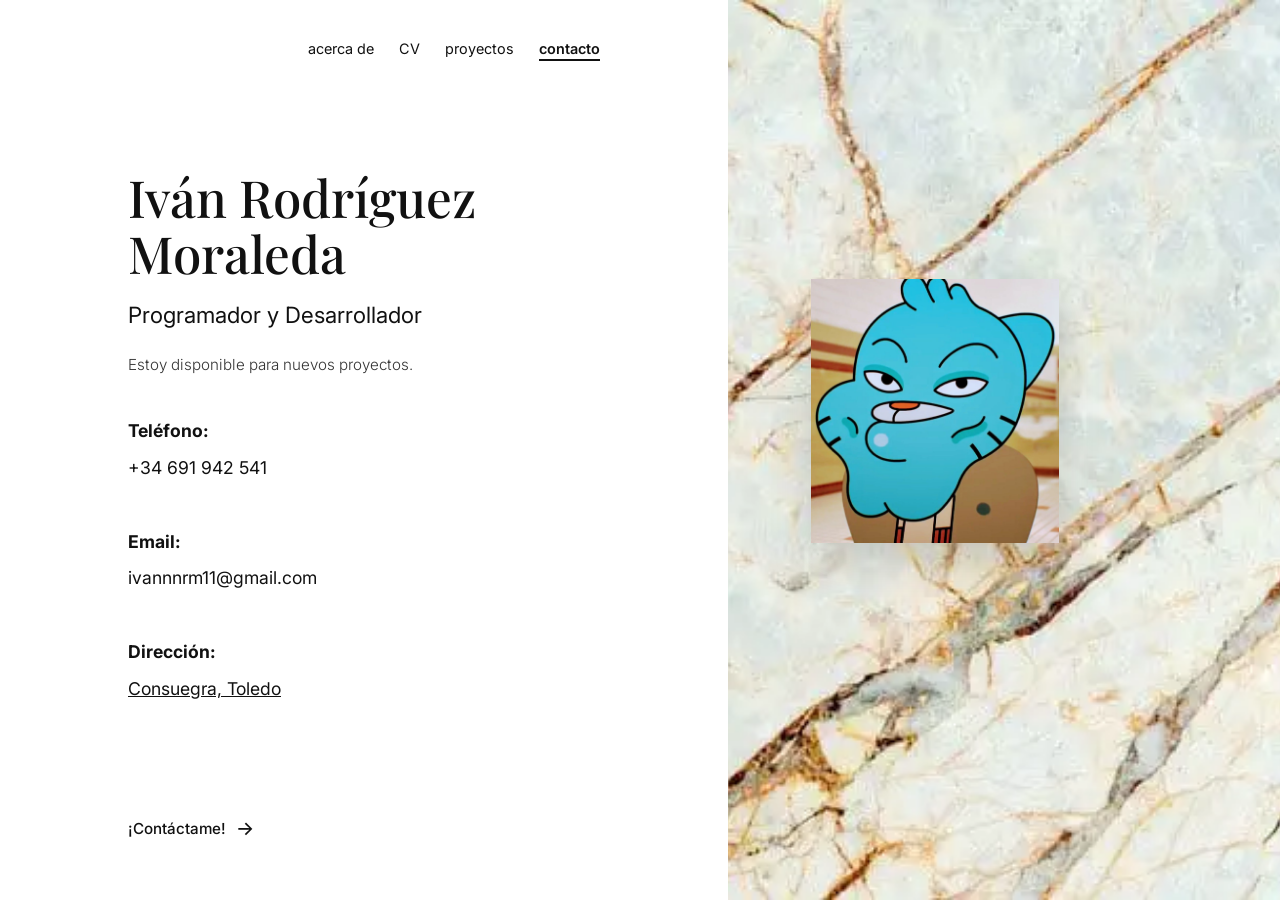
==== contacto.html @ 27fb27ee "Add files via upload" ====
<!DOCTYPE html>
<html lang="es">
<head>
    <meta charset="UTF-8">
    <meta name="viewport" content="width=device-width, initial-scale=1.0">
    <title>Iván Rodríguez Moraleda - Contacto</title>
    <link rel="preconnect" href="https://fonts.googleapis.com">
    <link rel="preconnect" href="https://fonts.gstatic.com" crossorigin>
    <link href="https://fonts.googleapis.com/css2?family=Playfair+Display:wght@500;700&family=Inter:wght@300;400;600&display=swap" rel="stylesheet">
    <link rel="stylesheet" href="style.css">
</head>
<body>
    <main class="container">
        <!-- SECCIÓN IZQUIERDA -->
        <section class="left-section">
            <nav class="nav-menu">
                <a href="index.html">acerca de</a>
                <a href="cv.html">CV</a>
                <a href="proyectos.html">proyectos</a>
                <a href="contacto.html" class="active">contacto</a>
            </nav>
            
            <div class="hero-content">
                <h1>Iván Rodríguez <br>Moraleda</h1>
                <h2>Programador y Desarrollador</h2>
                
                <p style="margin-bottom: 35px;">
                    Estoy disponible para nuevos proyectos.
                </p>

                <div style="font-size: 1.1rem; line-height: 2.1;">
                    <strong>Teléfono:</strong><br>
                    <a href="tel:+34691942541" style="color: #111;">+34 691 942 541</a><br><br>
                    
                    <strong>Email:</strong><br>
                    <a href="mailto:ivannnrm11@gmail.com" style="color: #111;">ivannnrm11@gmail.com</a><br><br>
                    
                    <strong>Dirección:</strong><br>
                    <a href="https://www.google.com/maps/search/?api=1&query=Consuegra%2C+Toledo" 
                       target="_blank" 
                       style="color: #111; text-decoration: underline;">
                        Consuegra, Toledo
                    </a>
                </div>
            </div>

            <div class="footer-link">
                <a href="#" onclick="enviarMensaje()" class="btn-ver-cv" style="font-weight: 500;">
                    ¡Contáctame! <span class="arrow">→</span>
                </a>
            </div>
        </section>

        <!-- SECCIÓN DERECHA -->
        <section class="right-section">          
            <div class="profile-image-container">
                <img src="gumball.jpg" alt="Iván Rodríguez Moraleda" class="profile-img">
            </div>
        </section>
    </main>

    <script>
        function enviarMensaje() {
            const email = "ivannnrm11@gmail.com"; 
            window.location.href = `mailto:${email}?subject=Contacto%20desde%20portafolio&body=Hola%20Iván,%20me%20gustaría...`;
        }
    </script>
</body>
</html>
---- style.css ----
/* --- RESETS Y CONFIGURACIÓN GENERAL --- */
* {
    margin: 0;
    padding: 0;
    box-sizing: border-box;
}

body {
    font-family: 'Inter', sans-serif;
    color: #111;
    background-color: #fff;
    overflow-x: hidden;
}

a {
    text-decoration: none;
    color: inherit;
    transition: opacity 0.2s;
}

a:hover {
    opacity: 0.7;
}

/* --- CONTENEDOR PRINCIPAL (Split Screen) --- */
.container {
    display: flex;
    width: 100%;
    min-height: 100vh;
}

/* --- SECCIÓN IZQUIERDA --- */
.left-section {
    flex: 1;
    display: flex;
    flex-direction: column;
    justify-content: space-between;
    padding: 40px 10% 60px 10%;
    background-color: #ffffff;
}

/* Menú de navegación */
.nav-menu {
    display: flex;
    gap: 25px;
    justify-content: flex-end;
    font-size: 0.9rem;
}

.nav-menu a.active {
    font-weight: 600;
    border-bottom: 2px solid #111;
    padding-bottom: 2px;
}

/* Bloque de texto central */
.hero-content {
    margin: auto 0;
    max-width: 500px;
}

.hero-content h1 {
    font-family: 'Playfair Display', serif;
    font-size: 3.2rem;
    line-height: 1.1;
    font-weight: 500;
    margin-bottom: 20px;
}

.hero-content h2 {
    font-size: 1.4rem;
    font-weight: 400;
    margin-bottom: 25px;
}

.hero-content p {
    font-size: 0.95rem;
    line-height: 1.6;
    color: #333;
    font-weight: 300;
}

/* Enlace inferior 'Ver CV' */
.footer-link {
    font-size: 0.95rem;
}

.btn-ver-cv {
    display: inline-flex;
    align-items: center;
    gap: 10px;
}

.btn-ver-cv .arrow {
    font-size: 1.2rem;
}


/* --- SECCIÓN DERECHA --- */
.right-section {
    flex: 1;
    position: relative;
    display: flex;
    flex-direction: column;
    justify-content: space-between;
    padding: 40px;
    background-image: url('marmol.png');
    background-size: cover;
    background-position: center;
}

/* Contenedor de la Foto de Perfil - FIJADO EN EL MÁRMOL Y ALINEADO CON NOMBRE */
.profile-image-container {
    position: absolute;
    top: 31%;                 
    left: 15%;                   
    width: 45%;               
    max-width: 320px;
    box-shadow: 0 20px 40px rgba(0,0,0,0.15);
}

.profile-img {
    width: 100%;
    height: auto;
    display: block;
    object-fit: cover;
}


/* --- ADAPTACIÓN PARA MÓVILES (Responsive) --- */
@media (max-width: 900px) {
    .container {
        flex-direction: column;
    }

    .left-section {
        padding: 40px 20px;
    }

    .nav-menu {
        justify-content: center;
        margin-bottom: 40px;
    }

    .hero-content {
        margin: 40px 0;
    }

    .right-section {
        min-height: 500px;
        padding: 20px;
    }

    .profile-image-container {
        position: relative;
        top: 0;
        left: 0;
        width: 70%;
        margin: 40px auto 20px auto;
    }
}
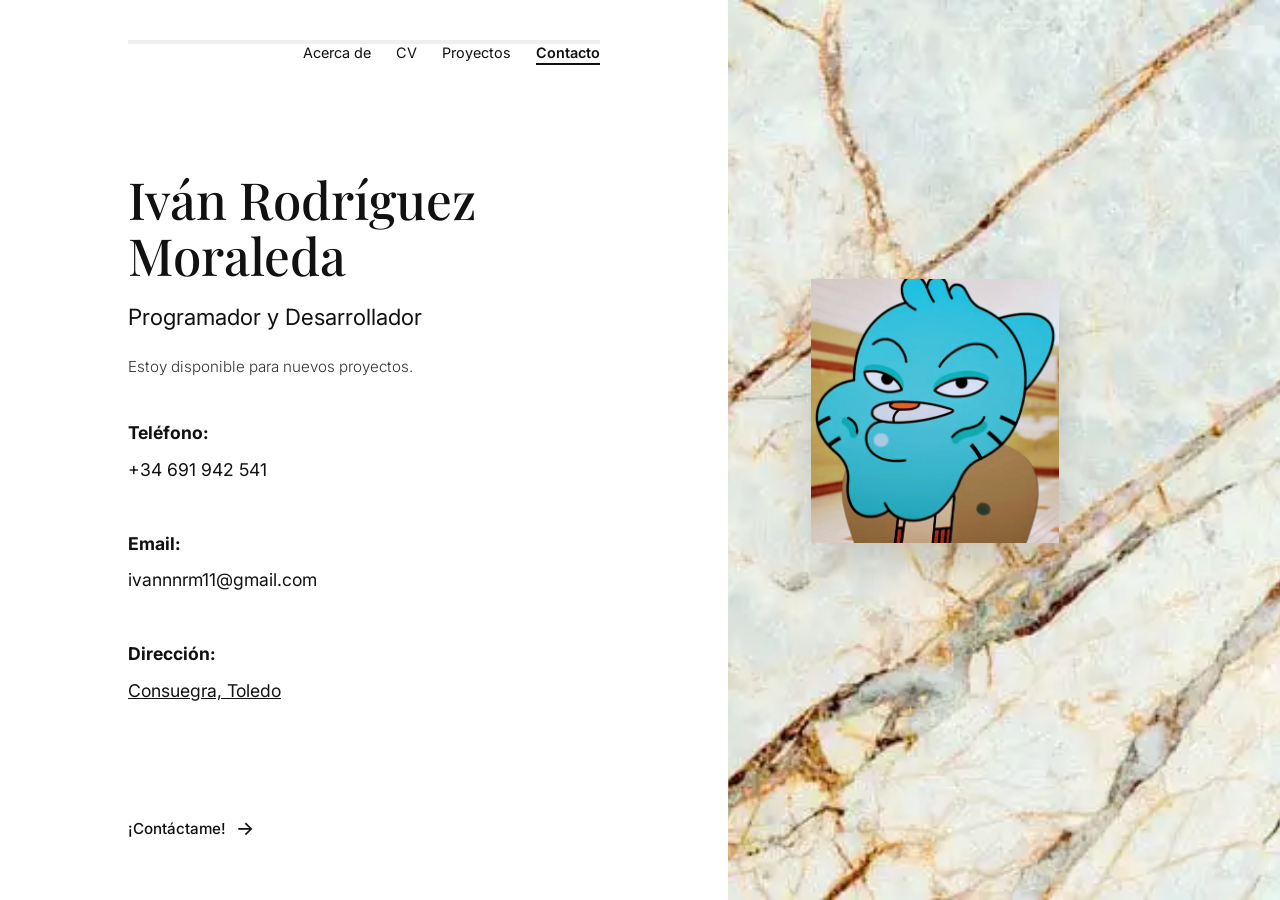
==== commit 22d921e2: "Update contacto.html" ====
--- a/contacto.html
+++ b/contacto.html
@@ -11,13 +11,19 @@
 </head>
 <body>
     <main class="container">
-        <!-- SECCIÓN IZQUIERDA -->
         <section class="left-section">
+            
+            <button class="menu-toggle" aria-label="Abrir menú">
+                <span></span>
+                <span></span>
+                <span></span>
+            </button>
+
             <nav class="nav-menu">
-                <a href="index.html">acerca de</a>
+                <a href="index.html">Acerca de</a>
                 <a href="cv.html">CV</a>
-                <a href="proyectos.html">proyectos</a>
-                <a href="contacto.html" class="active">contacto</a>
+                <a href="proyectos.html">Proyectos</a>
+                <a href="contacto.html" class="active">Contacto</a>
             </nav>
             
             <div class="hero-content">
@@ -36,7 +42,7 @@
                     <a href="mailto:ivannnrm11@gmail.com" style="color: #111;">ivannnrm11@gmail.com</a><br><br>
                     
                     <strong>Dirección:</strong><br>
-                    <a href="https://www.google.com/maps/search/?api=1&query=Consuegra%2C+Toledo" 
+                    <a href="https://maps.google.com" 
                        target="_blank" 
                        style="color: #111; text-decoration: underline;">
                         Consuegra, Toledo
@@ -51,7 +57,6 @@
             </div>
         </section>
 
-        <!-- SECCIÓN DERECHA -->
         <section class="right-section">          
             <div class="profile-image-container">
                 <img src="gumball.jpg" alt="Iván Rodríguez Moraleda" class="profile-img">
@@ -59,11 +64,31 @@
         </section>
     </main>
 
-    <script>
-        function enviarMensaje() {
-            const email = "ivannnrm11@gmail.com"; 
-            window.location.href = `mailto:${email}?subject=Contacto%20desde%20portafolio&body=Hola%20Iván,%20me%20gustaría...`;
+<script>
+    function enviarMensaje() {
+        const email = "ivannnrm11@gmail.com"; 
+        window.location.href = `mailto:${email}?subject=Contacto%20desde%20portafolio&body=Hola%20Iván,%20me%20gustaría...`;
+    }
+
+    document.addEventListener('DOMContentLoaded', () => {
+        const menuToggle = document.querySelector('.menu-toggle');
+        const navMenu = document.querySelector('.nav-menu');
+
+        if (menuToggle && navMenu) {
+            menuToggle.addEventListener('click', () => {
+                menuToggle.classList.toggle('open');
+                navMenu.classList.toggle('open');
+            });
+
+            const menuLinks = navMenu.querySelectorAll('a');
+            menuLinks.forEach(link => {
+                link.addEventListener('click', () => {
+                    menuToggle.classList.remove('open');
+                    navMenu.classList.remove('open');
+                });
+            });
         }
-    </script>
+    });
+</script>
 </body>
-</html>+</html>
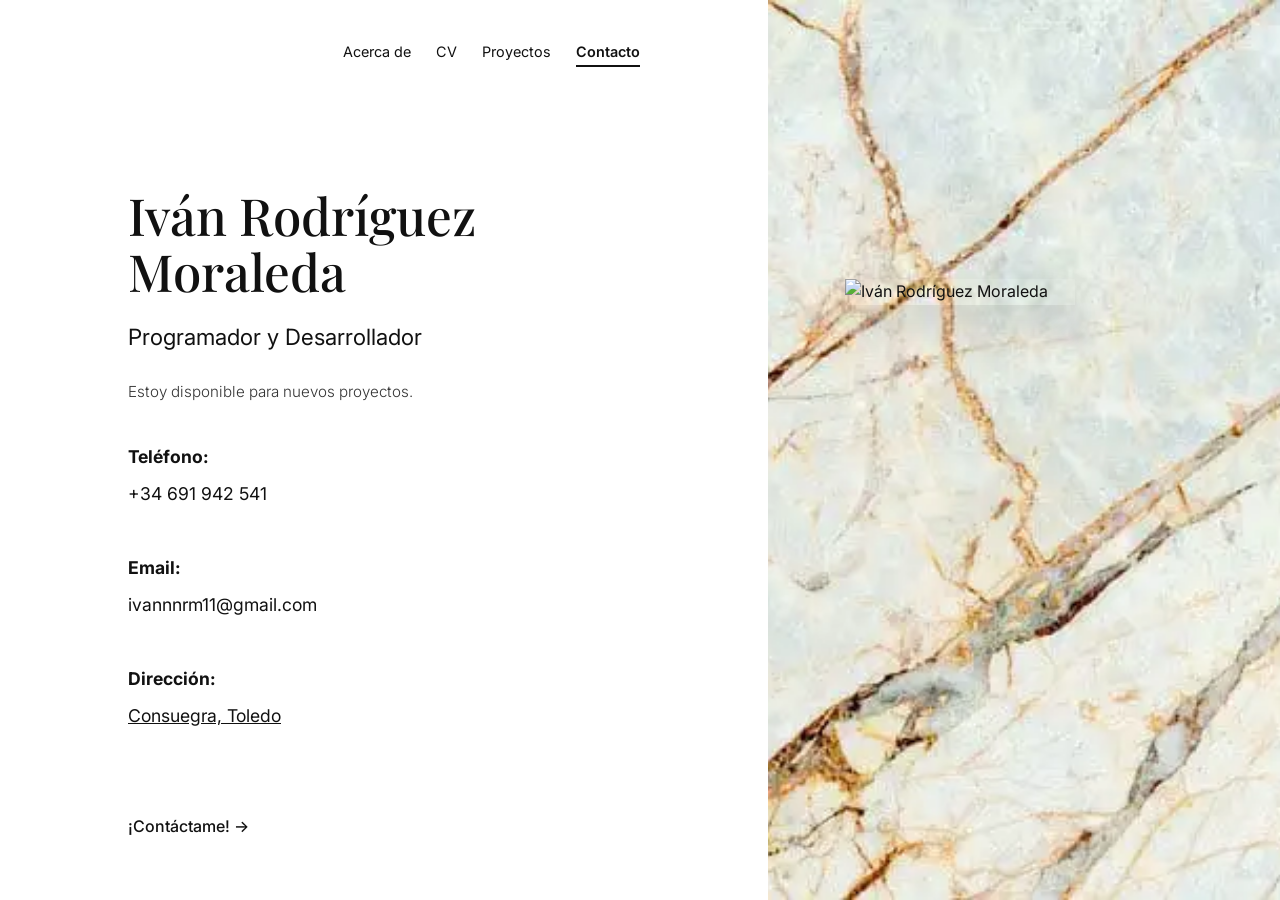
==== commit 500fca79: "Update contacto.html" ====
--- a/contacto.html
+++ b/contacto.html
@@ -59,7 +59,7 @@
 
         <section class="right-section">          
             <div class="profile-image-container">
-                <img src="gumball.jpg" alt="Iván Rodríguez Moraleda" class="profile-img">
+                <img src="perfil.png" alt="Iván Rodríguez Moraleda" class="profile-img">
             </div>
         </section>
     </main>
--- a/style.css
+++ b/style.css
@@ -1,4 +1,7 @@
-/* --- RESETS Y CONFIGURACIÓN GENERAL --- */
+/* ============================================= */
+/* ESTILOS GENERALES - Iván Rodríguez Moraleda */
+/* ============================================= */
+
 * {
     margin: 0;
     padding: 0;
@@ -10,6 +13,7 @@
     color: #111;
     background-color: #fff;
     overflow-x: hidden;
+    line-height: 1.6;
 }
 
 a {
@@ -22,29 +26,41 @@
     opacity: 0.7;
 }
 
-/* --- CONTENEDOR PRINCIPAL (Split Screen) --- */
+.menu-toggle {
+    display: none;
+}
+
+/* ============================================= */
+/* CONTENEDOR PRINCIPAL (Split Screen)         */
+/* ============================================= */
+
 .container {
     display: flex;
     width: 100%;
     min-height: 100vh;
 }
 
-/* --- SECCIÓN IZQUIERDA --- */
+/* ============================================= */
+/* SECCIÓN IZQUIERDA                           */
+/* ============================================= */
+
 .left-section {
     flex: 1;
     display: flex;
     flex-direction: column;
-    justify-content: space-between;
     padding: 40px 10% 60px 10%;
     background-color: #ffffff;
-}
-
-/* Menú de navegación */
+    overflow-y: auto;           
+    height: 100vh;              
+}
+
+
 .nav-menu {
     display: flex;
     gap: 25px;
     justify-content: flex-end;
     font-size: 0.9rem;
+    margin-bottom: 40px;
 }
 
 .nav-menu a.active {
@@ -53,7 +69,7 @@
     padding-bottom: 2px;
 }
 
-/* Bloque de texto central */
+
 .hero-content {
     margin: auto 0;
     max-width: 500px;
@@ -75,46 +91,28 @@
 
 .hero-content p {
     font-size: 0.95rem;
-    line-height: 1.6;
     color: #333;
     font-weight: 300;
 }
 
-/* Enlace inferior 'Ver CV' */
-.footer-link {
-    font-size: 0.95rem;
-}
-
-.btn-ver-cv {
-    display: inline-flex;
-    align-items: center;
-    gap: 10px;
-}
-
-.btn-ver-cv .arrow {
-    font-size: 1.2rem;
-}
-
-
-/* --- SECCIÓN DERECHA --- */
+/* ============================================= */
+/* SECCIÓN DERECHA (Mármol)                    */
+/* ============================================= */
+
 .right-section {
     flex: 1;
     position: relative;
-    display: flex;
-    flex-direction: column;
-    justify-content: space-between;
-    padding: 40px;
     background-image: url('marmol.png');
     background-size: cover;
     background-position: center;
-}
-
-/* Contenedor de la Foto de Perfil - FIJADO EN EL MÁRMOL Y ALINEADO CON NOMBRE */
+    flex-shrink: 0;             
+}
+
 .profile-image-container {
     position: absolute;
-    top: 31%;                 
-    left: 15%;                   
-    width: 45%;               
+    top: 31%;
+    left: 15%;
+    width: 45%;
     max-width: 320px;
     box-shadow: 0 20px 40px rgba(0,0,0,0.15);
 }
@@ -126,36 +124,314 @@
     object-fit: cover;
 }
 
-
-/* --- ADAPTACIÓN PARA MÓVILES (Responsive) --- */
-@media (max-width: 900px) {
+/* ============================================= */
+/* ESTILOS ESPECÍFICOS PARA PROYECTOS          */
+/* ============================================= */
+
+.projects-grid {
+    display: grid;
+    grid-template-columns: repeat(auto-fit, minmax(380px, 1fr));
+    gap: 30px;
+    padding-right: 20px;
+    padding-bottom: 40px;
+    margin-top: 20px;
+}
+
+.project-card {
+    background: #ffffff;
+    border: 1px solid #eee;
+    border-radius: 8px;
+    padding: 0;
+    transition: all 0.3s ease;
+    overflow: hidden;
+}
+
+.project-card:hover {
+    transform: translateY(-5px);
+    box-shadow: 0 15px 35px rgba(0,0,0,0.1);
+    border-color: #ddd;
+}
+
+.project-content {
+    display: flex;
+    align-items: center;
+    gap: 20px;
+    padding: 28px 24px;
+}
+
+.project-text {
+    flex: 1;
+}
+
+.project-image {
+    width: 150px;
+    height: auto;
+    flex-shrink: 0;
+    border-radius: 8px;
+    overflow: hidden;
+    box-shadow: 0 5px 15px rgba(0,0,0,0.1);
+}
+
+.project-image img {
+    width: 100%;
+    height: 100%;
+    object-fit: cover;
+}
+
+.project-card h3 {
+    font-family: 'Playfair Display', serif;
+    font-size: 1.5rem;
+    margin-bottom: 12px;
+}
+
+.project-card p {
+    color: #444;
+    margin-bottom: 20px;
+}
+
+.tech-tags {
+    margin-bottom: 20px;
+}
+
+.tech-tags span {
+    background: #f5f5f5;
+    color: #333;
+    padding: 5px 12px;
+    border-radius: 20px;
+    font-size: 0.85rem;
+    margin-right: 8px;
+    display: inline-block;
+    margin-bottom: 6px;
+}
+
+.project-buttons {
+    display: flex;
+    gap: 12px;
+}
+
+.btn-project {
+    flex: 1;
+    text-align: center;
+    padding: 10px 16px;
+    border: 1px solid #111;
+    color: #111;
+    border-radius: 4px;
+    font-size: 0.9rem;
+    transition: all 0.3s;
+}
+
+.btn-project:hover {
+    background: #111;
+    color: white;
+}
+
+/* ============================================= */
+/* RESPONSIVE - MÓVILES (Exacto como en la foto) */
+/* ============================================= */
+@media (max-width: 768px) {
     .container {
         flex-direction: column;
-    }
-
-    .left-section {
-        padding: 40px 20px;
-    }
-
+        min-height: 100vh;
+    }
+
+    /* ==================== SECCIÓN SUPERIOR (Mármol + Foto) ==================== */
+    .right-section {
+        order: -1; 
+        height: 180px; 
+        min-height: 180px;
+        background-image: url('marmol.png');
+        background-size: cover;
+        background-position: center;
+        position: relative;
+    }
+
+    
+    .profile-image-container {
+        position: absolute;
+        top: 60px; 
+        left: 50%;
+        transform: translateX(-50%);
+        width: 140px; 
+        height: 140px;
+        max-width: none;
+        box-shadow: 0 10px 25px rgba(0, 0, 0, 0.15);
+        border-radius: 4px; 
+        overflow: hidden;
+        z-index: 10;
+    }
+
+    .profile-img {
+        width: 100%;
+        height: 100%;
+        object-fit: cover;
+    }
+
+    /* ==================== BOTÓN HAMBURGUESA INTERACTIVO ==================== */
+    .menu-toggle {
+        display: flex;
+        flex-direction: column;
+        justify-content: space-between;
+        position: absolute;
+        top: 20px;
+        right: 20px;
+        width: 26px;
+        height: 18px;
+        background: transparent;
+        border: none;
+        cursor: pointer;
+        z-index: 100; 
+    }
+
+    
+    .menu-toggle span {
+        width: 100%;
+        height: 2px;
+        background-color: #111;
+        transition: transform 0.3s ease, opacity 0.3s ease;
+    }
+
+    
+    .menu-toggle.open span:nth-child(1) {
+        transform: translateY(8px) rotate(45deg);
+    }
+    .menu-toggle.open span:nth-child(2) {
+        opacity: 0;
+    }
+    .menu-toggle.open span:nth-child(3) {
+        transform: translateY(-8px) rotate(-45deg);
+    }
+
+    /* ==================== MENÚ DESPLEGABLE MÓVIL ==================== */
     .nav-menu {
+        display: flex !important; 
+        flex-direction: column;
+        align-items: center;
         justify-content: center;
-        margin-bottom: 40px;
-    }
-
-    .hero-content {
-        margin: 40px 0;
-    }
-
-    .right-section {
-        min-height: 500px;
-        padding: 20px;
-    }
-
-    .profile-image-container {
-        position: relative;
+        gap: 30px;
+        position: fixed;
         top: 0;
         left: 0;
-        width: 70%;
-        margin: 40px auto 20px auto;
-    }
-}+        width: 100%;
+        height: 100vh;
+        z-index: 90;
+        margin-bottom: 0;
+
+        
+        background: linear-gradient(rgba(255, 255, 255, 0.50), rgba(255, 255, 255, 0.88)), url('marmol.png');
+        background-size: cover;
+        background-position: center;
+
+        
+        opacity: 0;
+        pointer-events: none;
+        transform: translateY(-20px);
+        transition: opacity 0.4s ease, transform 0.4s cubic-bezier(0.76, 0, 0.24, 1);
+    }
+
+
+    .nav-menu.open {
+        opacity: 1;
+        pointer-events: auto;
+        transform: translateY(0);
+    }
+
+    .nav-menu a {
+        font-size: 1.6rem;
+        font-weight: 500;
+    }
+
+    .nav-menu a.active {
+        border-bottom: 2px solid #111;
+    }
+
+    /* ==================== SECCIÓN INFERIOR (Textos y Contenido) ==================== */
+    .left-section {
+        padding: 60px 30px 40px 30px; 
+        height: auto;
+        overflow-y: visible;
+        text-align: center;
+        display: flex;
+        flex-direction: column;
+        align-items: center;
+    }
+
+    .hero-content {
+        width: 100%;
+        max-width: 100%;
+        margin: 0 0 30px 0;
+    }
+
+    .hero-content h1 {
+        font-size: 2.3rem;
+        line-height: 1.1;
+        margin-bottom: 15px;
+        font-weight: 500;
+    }
+
+    .hero-content h2 {
+        font-size: 1.1rem;
+        color: #111;
+        margin-bottom: 20px;
+        font-weight: 400;
+    }
+
+    .hero-content p {
+        font-size: 0.88rem;
+        line-height: 1.6;
+        color: #000000;
+        max-width: 100%;
+        text-align: justify;
+    }
+
+    /* ==================== BOTÓN VER CV / ACCIÓN PRINCIPAL ==================== */
+    .footer-link {
+        width: 100%;
+        margin-top: auto;
+    }
+
+    .btn-ver-cv {
+        display: flex;
+        align-items: center;
+        justify-content: center;
+        gap: 6px;
+        width: 100%;
+        background-color: #eee9e4; 
+        color: #111;
+        padding: 14px;
+        font-size: 0.95rem;
+        border-radius: 8px;
+        font-weight: 400;
+    }
+    
+    .btn-ver-cv:hover {
+        opacity: 0.9;
+    }
+
+    /* ==================== AJUSTES ADAPTATIVOS PARA PROYECTOS ==================== */
+    .projects-grid {
+        grid-template-columns: 1fr;
+        padding-right: 0;
+        gap: 20px;
+    }
+    
+    .project-content {
+        flex-direction: column;
+        text-align: center;
+    }
+    
+    .project-image {
+        width: 100%;
+        max-width: 200px;
+    }
+
+    /* ==================== PIE DE PÁGINA FINO DE MÁRMOL ==================== */
+    .container::after {
+        content: "";
+        width: 100%;
+        height: 12px; 
+        background-image: url('marmol.png');
+        background-size: cover;
+        background-position: center;
+        margin-top: auto; 
+    }
+}
